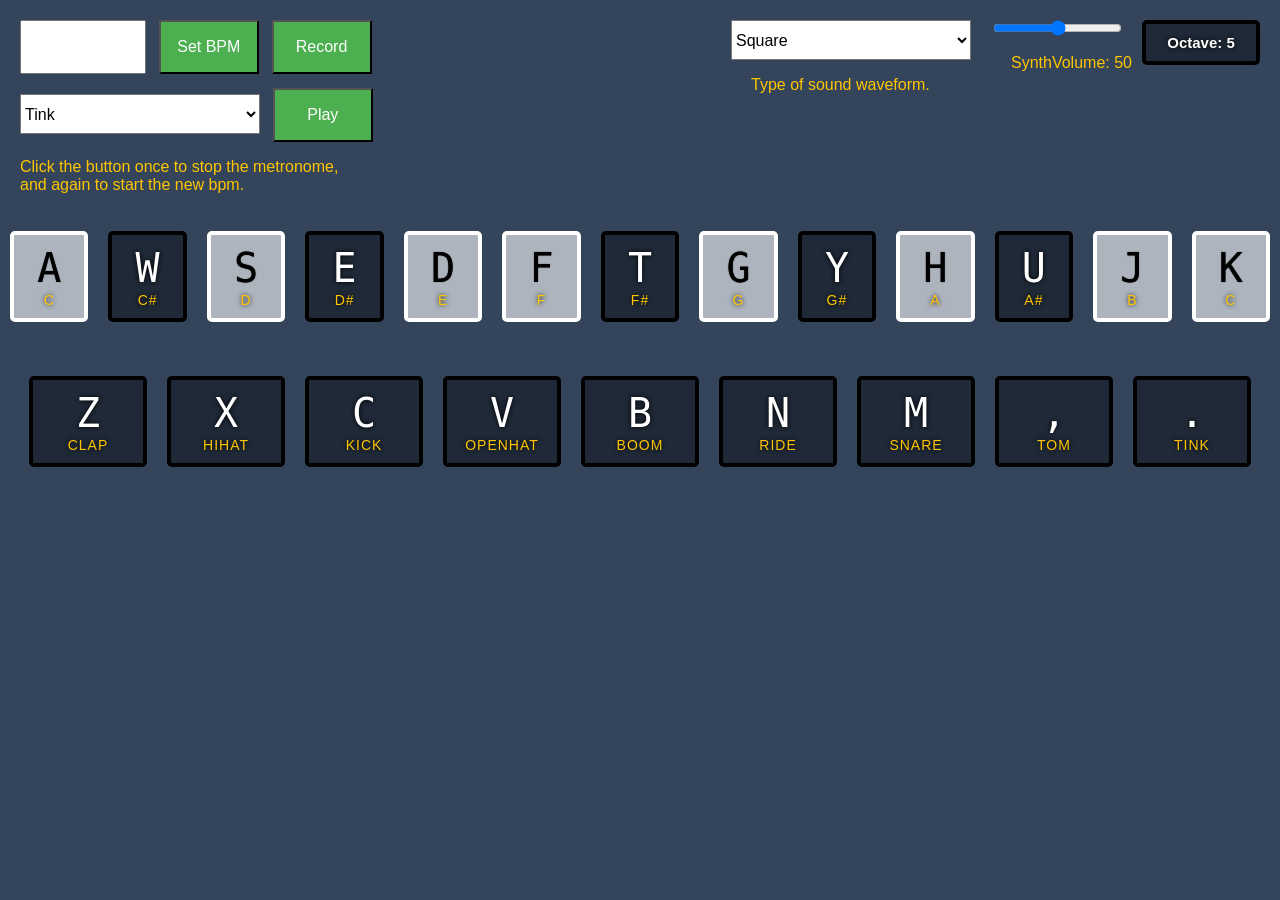
==== index.html @ 235714f4 "Add files via upload" ====
<!DOCTYPE html>
<html lang="en">
<head>
	<meta charset="UTF-8">
	<title>Music Maker</title>
	<link rel="stylesheet" href="style.css">
</head>
<body>

	<div class="synthstats">
		<h1 id="octavecount">Octave: 5</h1>

		<div class="slidecontainer">
	  		<input type="range" min="0" max="100" value="50" class="volSlider" id="volRange">
	  		<p id="voltext">SynthVolume: <span id="demo"></span></p>
		</div>

		<div class="wavetype">
			<select id="ddwave" class="dropdownwave" onchange="SelectedWave(this)">
				<option value="square">Square</option>
		    	<option value="sine">Sine</option>
		    	<option value="triangle">Triangle</option>
		    	<option value="sawtooth">Sawtooth</option>
		    </select>

			<p>Type of sound waveform.</p>
		</div>
	</div>

	<div class="metronome">
		<input type="number" id="inputbpm" class="inputclass">
		<input type="button" id="button" class="bpmbutton" value="Set BPM"/>
		<input type="button" id="recordbtn" class="recordbtn-class" value="Record"><br>
		<select id="ddmenu" class="dropdown" onchange="SelectedValue(this)">
			<option value="sounds/tink.wav">Tink</option>
	    	<option value="sounds/clap.wav">Clap</option>
	    	<option value="sounds/hihat.wav">Hihat</option>
	    	<option value="sounds/kick.wav">Kick</option>
	    	<option value="sounds/openhat.wav">Openhat</option>
	    	<option value="sounds/boom.wav">Boom</option>
	    	<option value="sounds/ride.wav">Ride</option>
	    	<option value="sounds/snare.wav">Snare</option>
	    	<option value="sounds/tom.wav">Tom</option>
	    </select>
		<input type="button" id="playbtn" class="playbtn-class" value="Play">

		<p>Click the button once to stop the metronome,<br>and again to start the new bpm.</p><br>
	</div>

	<div class="music">

	    <div class="synthkeys"> <!-- keycode.info -->

		    <div data-key="65" class="synthkey synth white">
	            <kbd onmousedown="fireKeyboardEvent('keydown', 65)" onmouseup="fireKeyboardEvent('keyup', 65)">A</kbd>
	            <span class="sound">C</span>
	        </div>
	        <div data-key="87" class="synthkey synth black">
	            <kbd>W</kbd>
	            <span class="sound">C#</span>
	        </div>
	        <div data-key="83" class="synthkey synth white">
	            <kbd>S</kbd>
	            <span class="sound">D</span>
	        </div>
	        <div data-key="69" class="synthkey synth black">
	            <kbd>E</kbd>
	            <span class="sound">D#</span>
	        </div>
	        <div data-key="68" class="synthkey synth white">
	            <kbd>D</kbd>
	            <span class="sound">E</span>
	        </div>
	        <div data-key="70" class="synthkey synth white">
	            <kbd>F</kbd>
	            <span class="sound">F</span>
	        </div>
	        <div data-key="84" class="synthkey synth black">
	            <kbd>T</kbd>
	            <span class="sound">F#</span>
	        </div>
	        <div data-key="71" class="synthkey synth white">
	            <kbd>G</kbd>
	            <span class="sound">G</span>
	        </div>
	        <div data-key="89" class="synthkey synth black">
	            <kbd>Y</kbd>
	            <span class="sound">G#</span>
	        </div>
	        <div data-key="72" class="synthkey synth white">
	            <kbd>H</kbd>
	            <span class="sound">A</span>
	        </div>
	        <div data-key="85" class="synthkey synth black">
	            <kbd>U</kbd>
	            <span class="sound">A#</span>
	        </div>
	        <div data-key="74" class="synthkey synth white">
	            <kbd>J</kbd>
	            <span class="sound">B</span>
	        </div>
	        <div data-key="75" class="synthkey synth white">
	            <kbd>K</kbd>
	            <span class="sound">C</span>
	        </div>

	    </div>

	    <div class="drums"> <!-- keycode.info -->

			<div data-key="90" class="drumkey">
				<kbd>Z</kbd>
				<span class="sound">clap</span>
			</div>
			<div data-key="88" class="drumkey">
				<kbd>X</kbd>
				<span class="sound">hihat</span>
			</div>
			<div data-key="67" class="drumkey">
				<kbd>C</kbd>
				<span class="sound">kick</span>
			</div>
			<div data-key="86" class="drumkey">
				<kbd>V</kbd>
				<span class="sound">openhat</span>
			</div>
			<div data-key="66" class="drumkey">
				<kbd>B</kbd>
				<span class="sound">boom</span>
			</div>
			<div data-key="78" class="drumkey">
				<kbd>N</kbd>
				<span class="sound">ride</span>
			</div>
			<div data-key="77" class="drumkey">
				<kbd>M</kbd>
				<span class="sound">snare</span>
			</div>
			<div data-key="188" class="drumkey">
				<kbd>,</kbd>
				<span class="sound">tom</span>
			</div>
			<div data-key="190" class="drumkey">
				<kbd>.</kbd>
				<span class="sound">tink</span>
			</div>
		</div>
	</div>

<audio data-key="90" src="sounds/clap.wav"></audio>
<audio data-key="88" src="sounds/hihat.wav"></audio>
<audio data-key="67" src="sounds/kick.wav"></audio>
<audio data-key="86" src="sounds/openhat.wav"></audio>
<audio data-key="66" src="sounds/boom.wav"></audio>
<audio data-key="78" src="sounds/ride.wav"></audio>
<audio data-key="77" src="sounds/snare.wav"></audio>
<audio data-key="188" src="sounds/tom.wav"></audio>
<audio data-key="190" src="sounds/tink.wav"></audio>

<script src="keyboard.js"></script>
<script src="drumkit.js"></script>
<script src="record.js"></script>
<script>
	
	function fireKeyboardEvent(event, keycode)
	{
		var keyboardEvent = document.createEventObject ?
			document.createEventObject() : document.createEvent("Events");

		if(keyboardEvent.initEvent) {
			keyboardEvent.initEvent(event, true, true);
		}

		keyboardEvent.keyCode = keycode;
		keyboardEvent.which = keycode;

		document.dispatchEvent ? document.dispatchEvent(keyboardEvent) 
		                   : document.fireEvent(event, keyboardEvent);
	}

</script>

</body>
</html>
---- style.css ----
html {
	font-size: 10px;
	/*background: url(http://i.imgur.com/b9r5sEL.jpg) top center;
	background-size: cover;*/
	background-color: #33445b;
}
body,html {
	margin: 0;
	padding: 0;
	font-family: sans-serif;
}
h1 {
	float: right;
	border: .4rem solid black;
	border-radius: .5rem;
	font-size: 1.5rem;
	padding: 1rem .5rem;
	width: 10rem;
	text-align: center;
	color: white;
	background: rgba(0,0,0,0.4);
	text-shadow: 0 0 .5rem black;
	margin-top: 20px;
	margin-right: 20px;
}

.slidecontainer {
	float: right;
}

.volSlider {
	margin-top: 20px;
	margin-right: 20px;
}

p {
	font-size: 16px;
	margin-left: 20px;
	color: #ffc600;
}

#voltext {
	text-align: left;
	margin-right: 
}

.music {
	display: box;
}

.synthkeys {
	display: flex;
	flex: 1;
	min-height: 10vh;
	align-items: center;
	justify-content: center;
}

.white {
	border: .4rem solid white;
	border-radius: .5rem;
	margin: 1rem;
	font-size: 1.5rem;
	padding: 1rem .5rem;
	transition: all .07s ease;
	width: 10rem;
	text-align: center;
	color: black;
	background: rgba(255,255,255,0.6);
	text-shadow: 0 0 .1rem black;
}

.black {
	border: .4rem solid black;
	border-radius: .5rem;
	margin: 1rem;
	font-size: 1.5rem;
	padding: 1rem .5rem;
	transition: all .07s ease;
	width: 10rem;
	text-align: center;
	color: white;
	background: rgba(0,0,0,0.4);
	text-shadow: 0 0 .5rem black;
}

.drums {
	display: flex;
	flex: 1;
	min-height: 20vh;
	align-items: center;
	justify-content: center;
}

.drumkey {
	border: .4rem solid black;
	border-radius: .5rem;
	margin: 1rem;
	font-size: 1.5rem;
	padding: 1rem .5rem;
	transition: all .07s ease;
	width: 10rem;
	text-align: center;
	color: white;
	background: rgba(0,0,0,0.4);
	text-shadow: 0 0 .5rem black;
}

.playing {
	transform: scale(1.1);
	border-color: #ffc600;
	background-color: rgba(0,0,0,0.6);
	box-shadow: 0 0 1rem #ffc600;
}

kbd {
	display: block;
	font-size: 4rem;
}

.sound {
	font-size: 14px;
	text-shadow: 0 0 0.5rem black;
	text-transform: uppercase;
	letter-spacing: .1rem;
	color: #ffc600;
}

.bpmbutton {
	background-color: #4CAF50;
    color: white;
    padding: 16px;
    font-size: 16px;
    cursor: pointer;
    margin-left: 10px;
    width: 100px;
}

.recordbtn-class {
	background-color: #4CAF50;
    color: white;
    padding: 16px;
    font-size: 16px;
    cursor: pointer;
    margin-left: 10px;
    width: 100px;
}

.playbtn-class {
	background-color: #4CAF50;
    color: white;
    padding: 16px;
    font-size: 16px;
    cursor: pointer;
    margin-left: 10px;
    width: 100px;
}

.inputclass {
    color: black;
    padding: 16px;
    font-size: 16px;
    margin-left:20px;
    margin-top: 20px;
    width: 90px;
}

.dropdown {
	background-color: white;
	height: 40px;
	overflow: hidden;
	font-size: 16px;
	width: 240px;
	margin-left: 20px;
	margin-top: 20px;
}

.wavetype {
	float: right;
}

.dropdownwave {
	background-color: white;
	height: 40px;
	overflow: hidden;
	font-size: 16px;
	width: 240px;
	margin-right: 20px;
	margin-top: 20px;
}
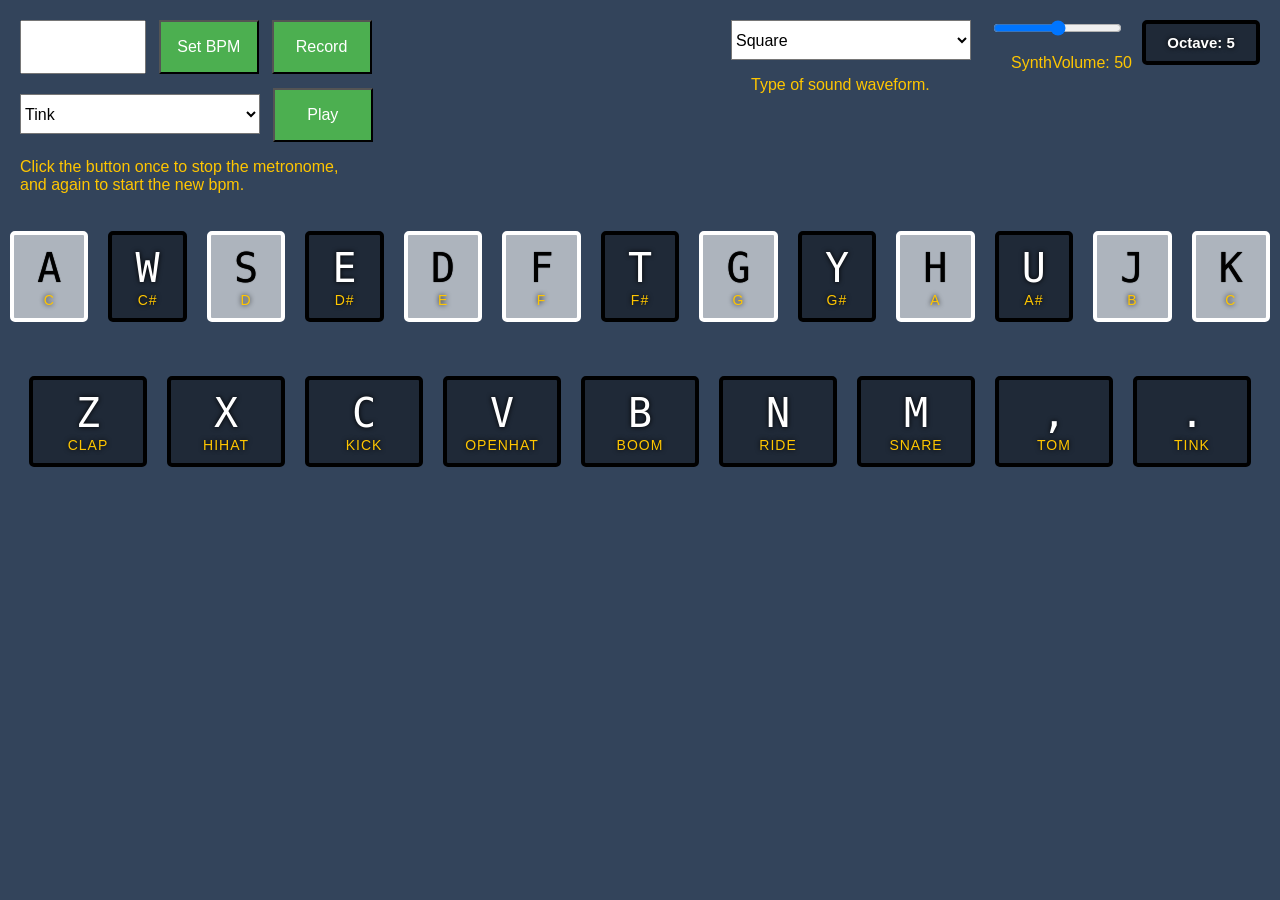
==== commit bab566e3: "Add files via upload" ====
--- a/index.html
+++ b/index.html
@@ -160,25 +160,6 @@
 <script src="keyboard.js"></script>
 <script src="drumkit.js"></script>
 <script src="record.js"></script>
-<script>
-	
-	function fireKeyboardEvent(event, keycode)
-	{
-		var keyboardEvent = document.createEventObject ?
-			document.createEventObject() : document.createEvent("Events");
-
-		if(keyboardEvent.initEvent) {
-			keyboardEvent.initEvent(event, true, true);
-		}
-
-		keyboardEvent.keyCode = keycode;
-		keyboardEvent.which = keycode;
-
-		document.dispatchEvent ? document.dispatchEvent(keyboardEvent) 
-		                   : document.fireEvent(event, keyboardEvent);
-	}
-
-</script>
 
 </body>
 </html>
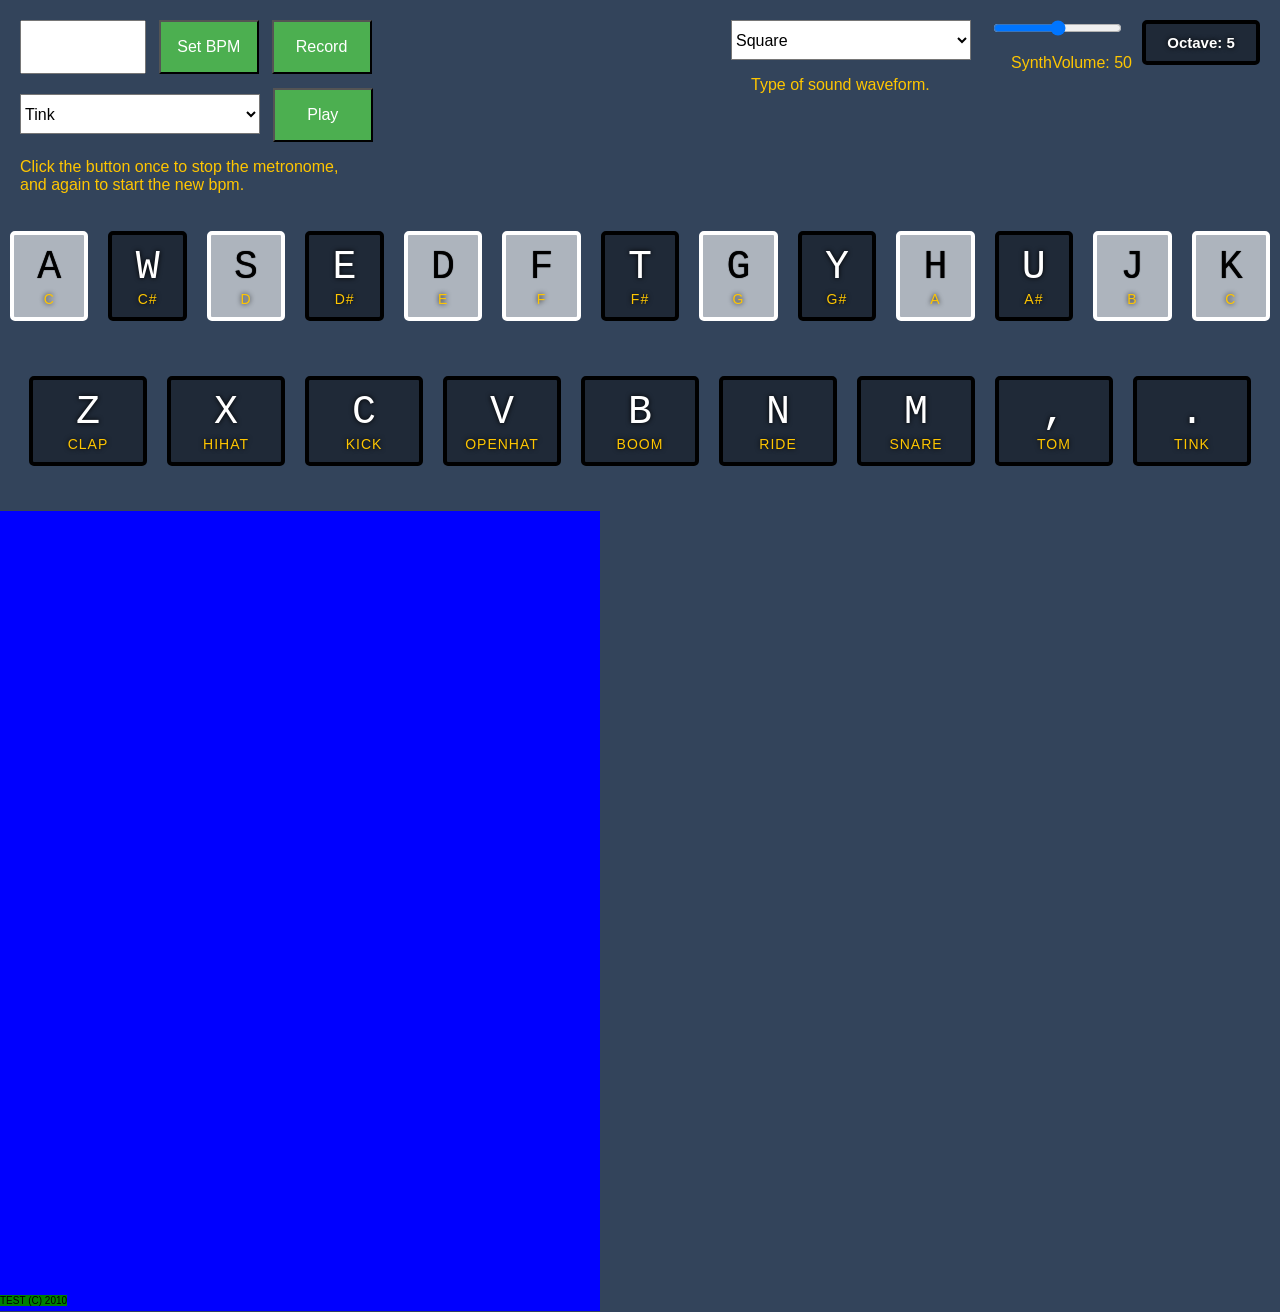
==== commit 246f9ed2: "Update index.html" ====
--- a/index.html
+++ b/index.html
@@ -146,6 +146,13 @@
 			</div>
 		</div>
 	</div>
+	
+	<div style="position: relative;background-color: blue; width: 600px; height: 800px;">    
+
+    		<div style="position: absolute; bottom: 5px; background-color: green">
+    			TEST (C) 2010
+    		</div>
+	</div>
 
 <audio data-key="90" src="sounds/clap.wav"></audio>
 <audio data-key="88" src="sounds/hihat.wav"></audio>
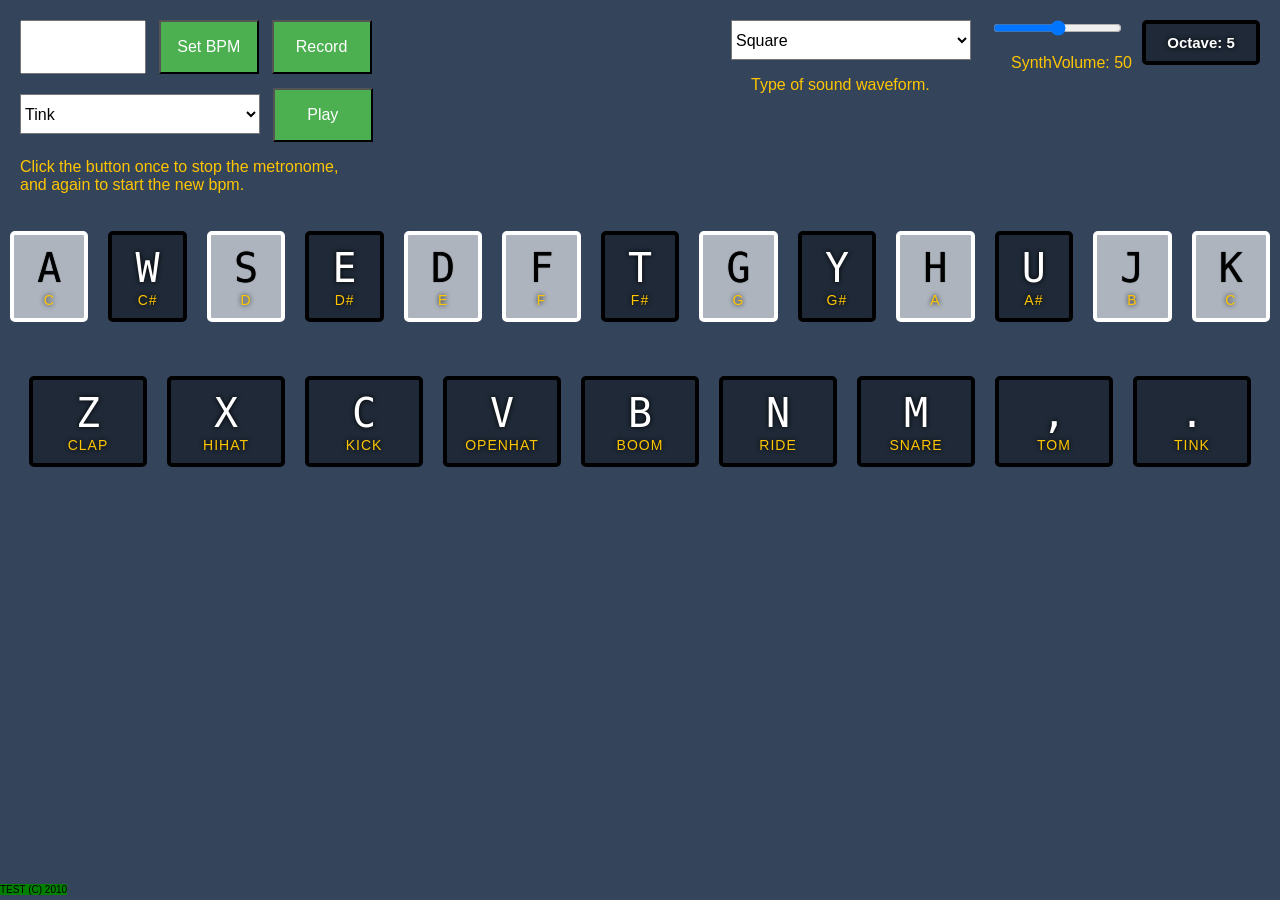
==== commit 99ebc58a: "Update index.html" ====
--- a/index.html
+++ b/index.html
@@ -147,12 +147,7 @@
 		</div>
 	</div>
 	
-	<div style="position: relative;background-color: blue; width: 600px; height: 800px;">    
-
-    		<div style="position: absolute; bottom: 5px; background-color: green">
-    			TEST (C) 2010
-    		</div>
-	</div>
+    	<div style="position: absolute; bottom: 5px; background-color: green">TEST (C) 2010</div>
 
 <audio data-key="90" src="sounds/clap.wav"></audio>
 <audio data-key="88" src="sounds/hihat.wav"></audio>
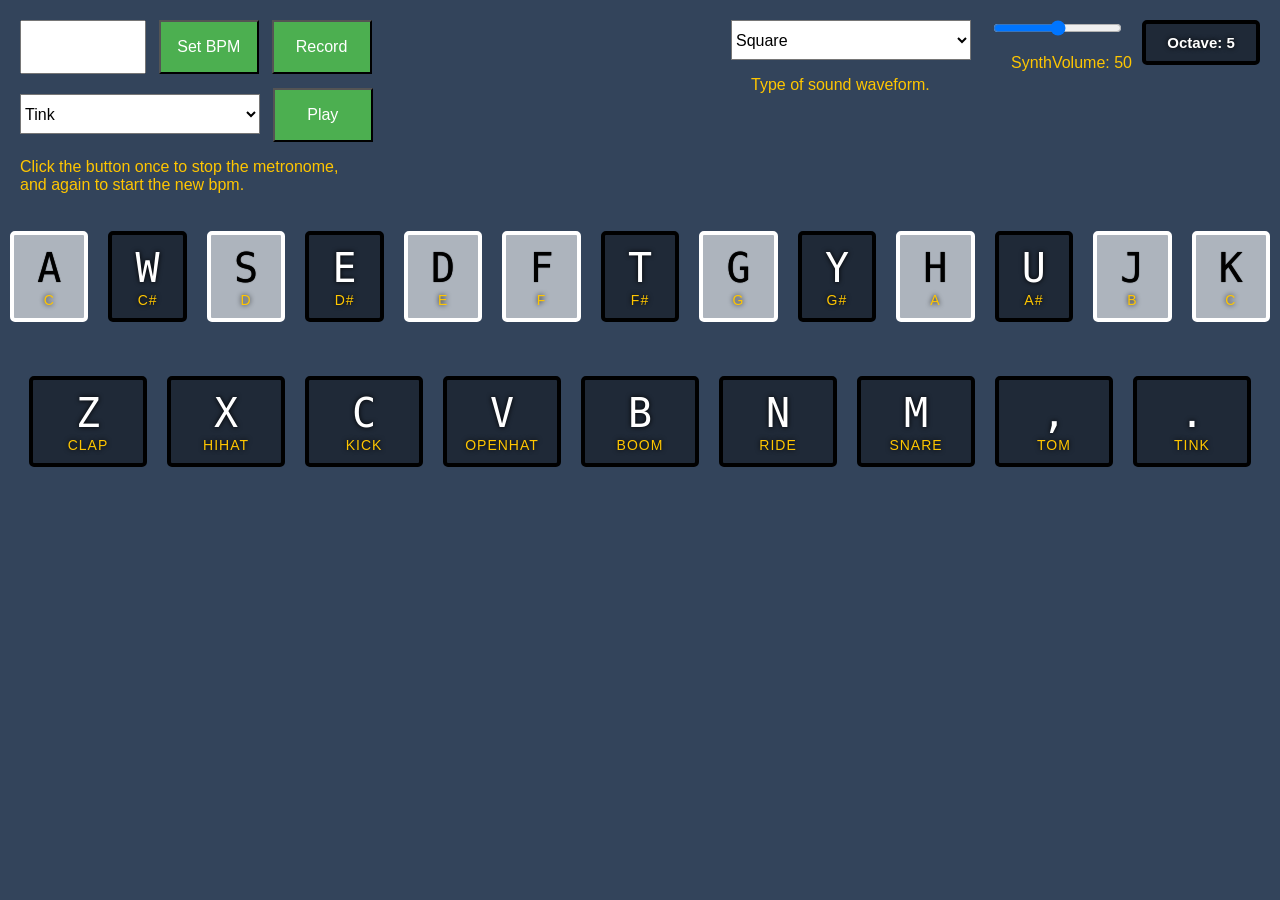
==== commit 45dce7d5: "Update index.html" ====
--- a/index.html
+++ b/index.html
@@ -147,8 +147,6 @@
 		</div>
 	</div>
 	
-    	<div style="position: absolute; bottom: 5px; background-color: green">TEST (C) 2010</div>
-
 <audio data-key="90" src="sounds/clap.wav"></audio>
 <audio data-key="88" src="sounds/hihat.wav"></audio>
 <audio data-key="67" src="sounds/kick.wav"></audio>
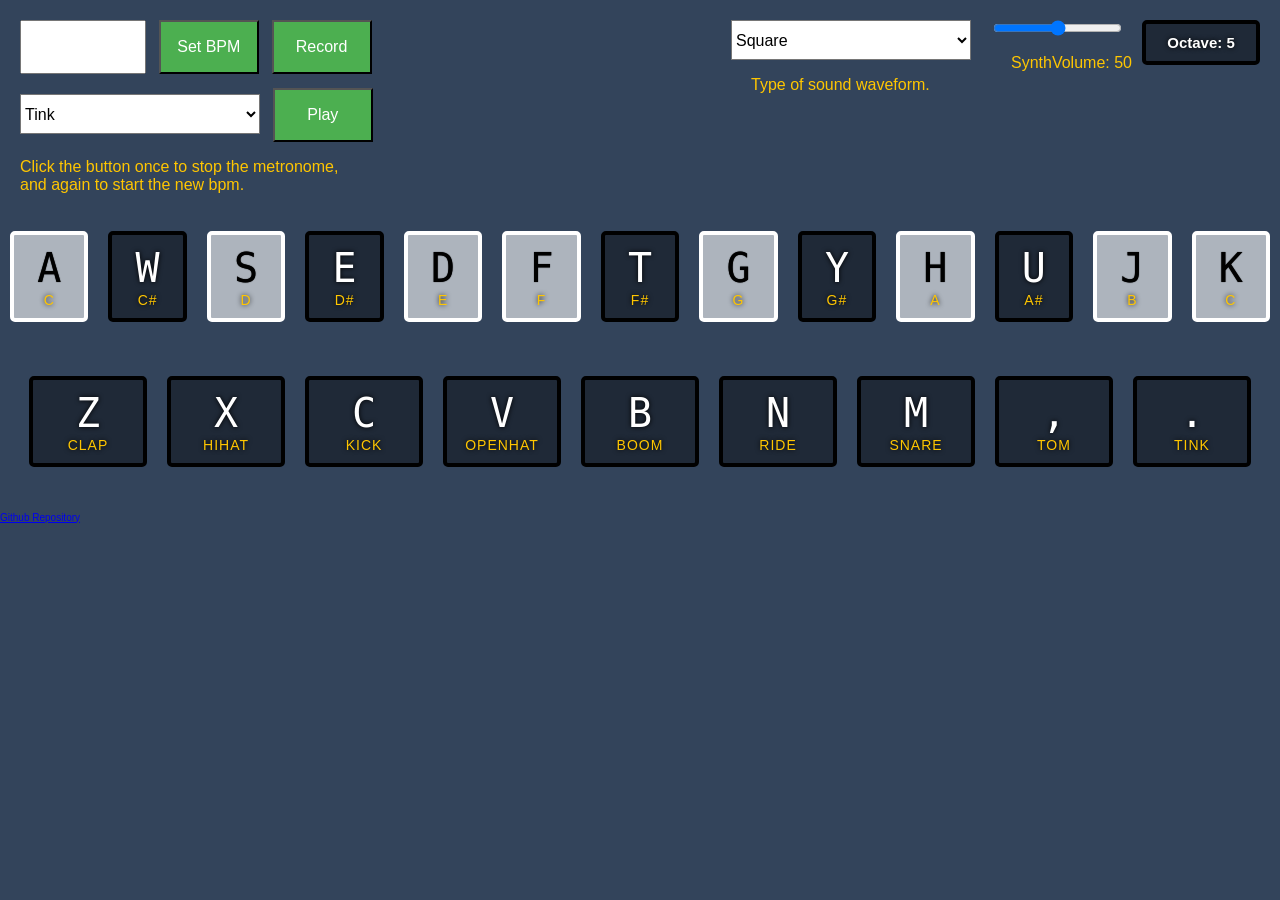
==== commit f61e0060: "Update index.html" ====
--- a/index.html
+++ b/index.html
@@ -147,19 +147,21 @@
 		</div>
 	</div>
 	
-<audio data-key="90" src="sounds/clap.wav"></audio>
-<audio data-key="88" src="sounds/hihat.wav"></audio>
-<audio data-key="67" src="sounds/kick.wav"></audio>
-<audio data-key="86" src="sounds/openhat.wav"></audio>
-<audio data-key="66" src="sounds/boom.wav"></audio>
-<audio data-key="78" src="sounds/ride.wav"></audio>
-<audio data-key="77" src="sounds/snare.wav"></audio>
-<audio data-key="188" src="sounds/tom.wav"></audio>
-<audio data-key="190" src="sounds/tink.wav"></audio>
+	<audio data-key="90" src="sounds/clap.wav"></audio>
+	<audio data-key="88" src="sounds/hihat.wav"></audio>
+	<audio data-key="67" src="sounds/kick.wav"></audio>
+	<audio data-key="86" src="sounds/openhat.wav"></audio>
+	<audio data-key="66" src="sounds/boom.wav"></audio>
+	<audio data-key="78" src="sounds/ride.wav"></audio>
+	<audio data-key="77" src="sounds/snare.wav"></audio>
+	<audio data-key="188" src="sounds/tom.wav"></audio>
+	<audio data-key="190" src="sounds/tink.wav"></audio>
 
-<script src="keyboard.js"></script>
-<script src="drumkit.js"></script>
-<script src="record.js"></script>
+	<script src="keyboard.js"></script>
+	<script src="drumkit.js"></script>
+	<script src="record.js"></script>
+
+	<a href="https://github.com/nwager/music-maker" style="margin:auto;">Github Repository</a>
 
 </body>
 </html>
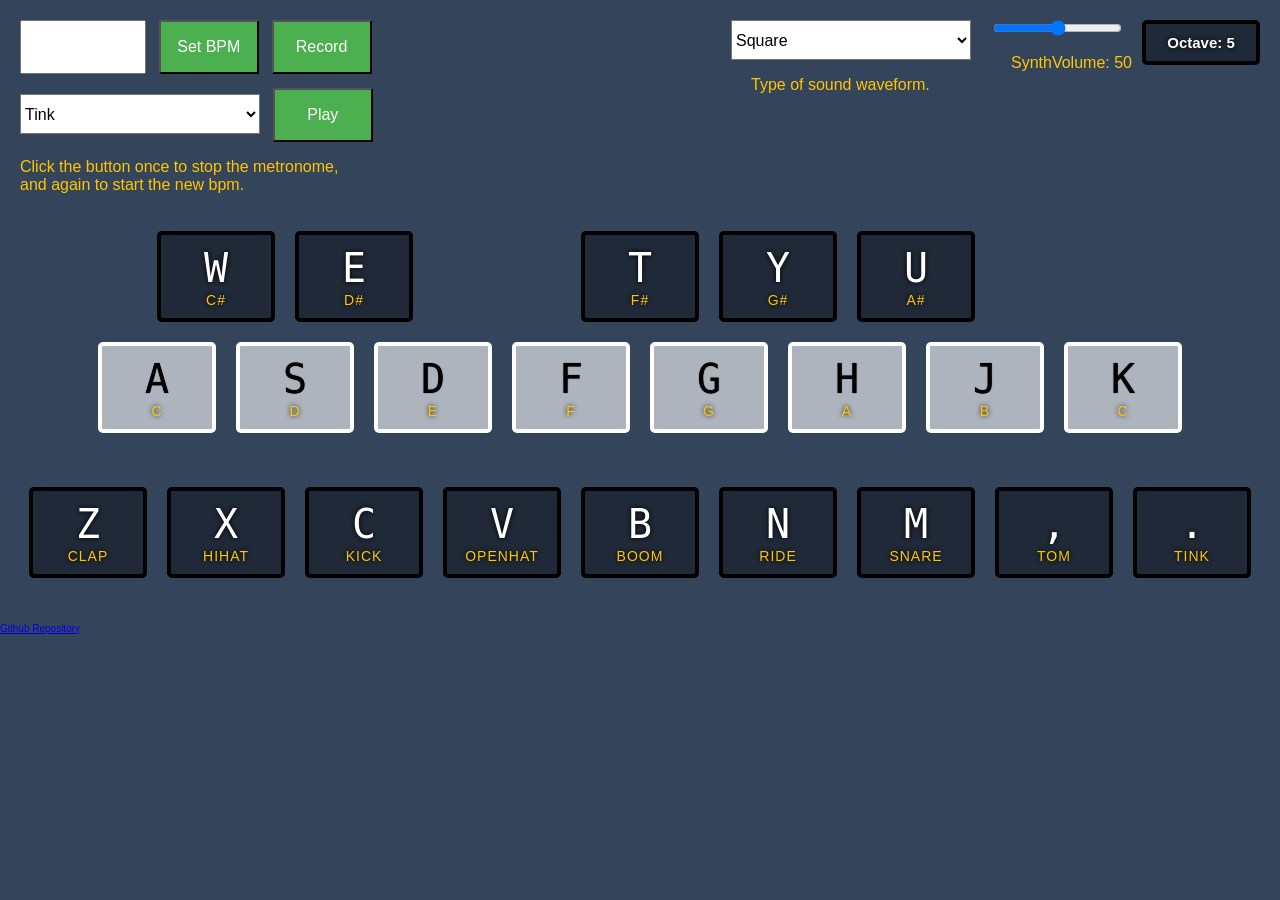
==== commit 6b370b10: "Add files via upload" ====
--- a/index.html
+++ b/index.html
@@ -49,24 +49,47 @@
 
 	<div class="music">
 
-	    <div class="synthkeys"> <!-- keycode.info -->
+		<div class="synthkeys blackkeys">
+			<div data-key="87" class="synthkey synth black">
+				<kbd>W</kbd>
+				<span class="sound">C#</span>
+			</div>
+			<div data-key="69" class="synthkey synth black">
+				<kbd>E</kbd>
+				<span class="sound">D#</span>
+			</div>
+			<div class="synthkey synth black pad">
+
+			</div>
+			<div data-key="84" class="synthkey synth black">
+				<kbd>T</kbd>
+				<span class="sound">F#</span>
+			</div>
+			<div data-key="89" class="synthkey synth black">
+				<kbd>Y</kbd>
+				<span class="sound">G#</span>
+			</div>
+			<div data-key="85" class="synthkey synth black">
+				<kbd>U</kbd>
+				<span class="sound">A#</span>
+			</div>
+			<div class="synthkey synth black pad">
+
+			</div>
+		</div>
+
+	    <div class="synthkeys whitekeys"> <!-- keycode.info -->
 
 		    <div data-key="65" class="synthkey synth white">
 	            <kbd onmousedown="fireKeyboardEvent('keydown', 65)" onmouseup="fireKeyboardEvent('keyup', 65)">A</kbd>
 	            <span class="sound">C</span>
 	        </div>
-	        <div data-key="87" class="synthkey synth black">
-	            <kbd>W</kbd>
-	            <span class="sound">C#</span>
-	        </div>
+	        <!--W-->
 	        <div data-key="83" class="synthkey synth white">
 	            <kbd>S</kbd>
 	            <span class="sound">D</span>
 	        </div>
-	        <div data-key="69" class="synthkey synth black">
-	            <kbd>E</kbd>
-	            <span class="sound">D#</span>
-	        </div>
+	        <!--E-->
 	        <div data-key="68" class="synthkey synth white">
 	            <kbd>D</kbd>
 	            <span class="sound">E</span>
@@ -75,26 +98,17 @@
 	            <kbd>F</kbd>
 	            <span class="sound">F</span>
 	        </div>
-	        <div data-key="84" class="synthkey synth black">
-	            <kbd>T</kbd>
-	            <span class="sound">F#</span>
-	        </div>
+	        <!--E-->
 	        <div data-key="71" class="synthkey synth white">
 	            <kbd>G</kbd>
 	            <span class="sound">G</span>
 	        </div>
-	        <div data-key="89" class="synthkey synth black">
-	            <kbd>Y</kbd>
-	            <span class="sound">G#</span>
-	        </div>
+	        <!--T-->
 	        <div data-key="72" class="synthkey synth white">
 	            <kbd>H</kbd>
 	            <span class="sound">A</span>
 	        </div>
-	        <div data-key="85" class="synthkey synth black">
-	            <kbd>U</kbd>
-	            <span class="sound">A#</span>
-	        </div>
+	        <!--Y-->
 	        <div data-key="74" class="synthkey synth white">
 	            <kbd>J</kbd>
 	            <span class="sound">B</span>
@@ -103,7 +117,7 @@
 	            <kbd>K</kbd>
 	            <span class="sound">C</span>
 	        </div>
-
+			<!--U-->
 	    </div>
 
 	    <div class="drums"> <!-- keycode.info -->
--- a/style.css
+++ b/style.css
@@ -41,7 +41,6 @@
 
 #voltext {
 	text-align: left;
-	margin-right: 
 }
 
 .music {
@@ -82,6 +81,12 @@
 	color: white;
 	background: rgba(0,0,0,0.4);
 	text-shadow: 0 0 .5rem black;
+}
+
+.pad {
+	padding: 0 1rem;
+	background: transparent;
+	border: .4rem solid transparent;
 }
 
 .drums {
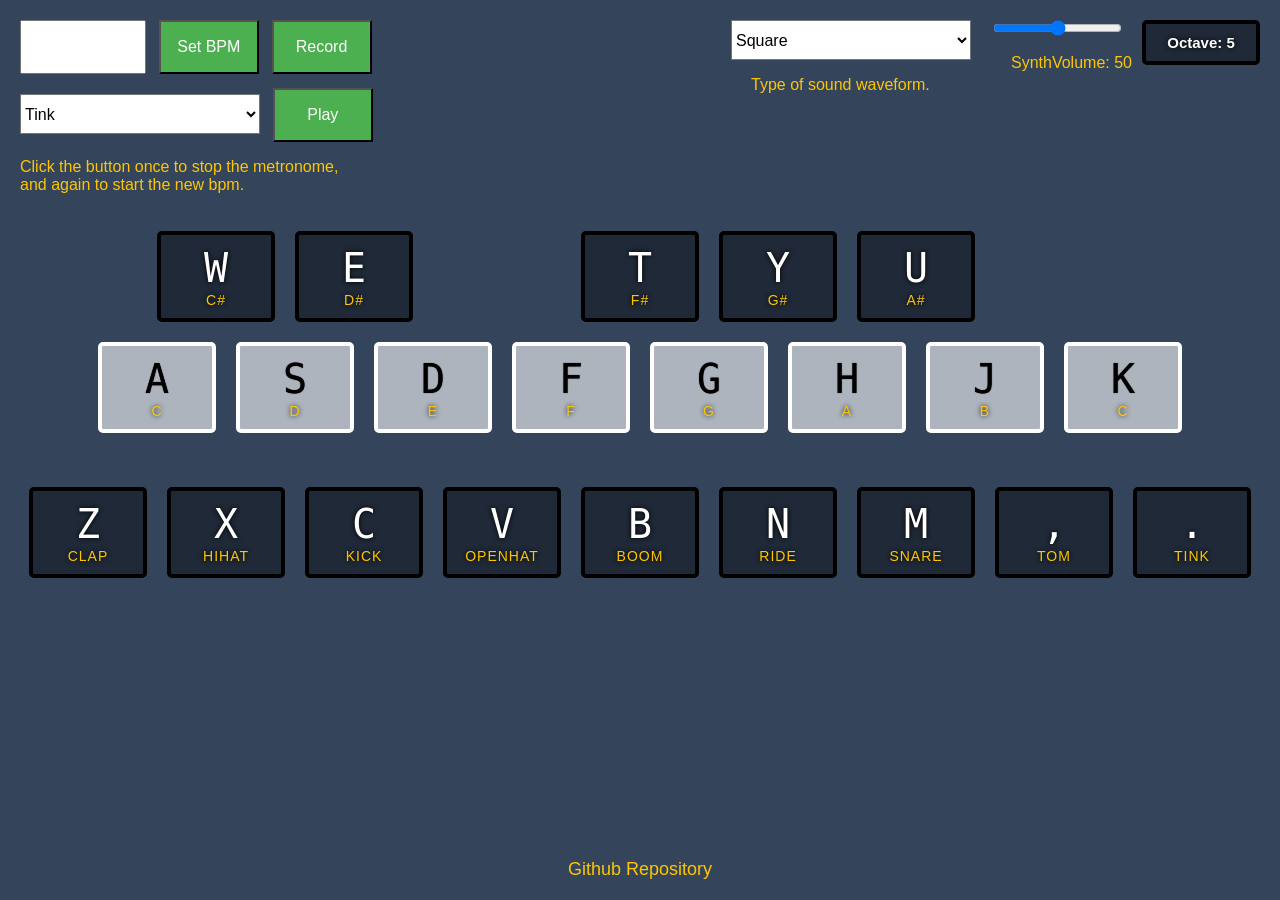
==== commit 926e2487: "Add files via upload" ====
--- a/index.html
+++ b/index.html
@@ -175,7 +175,9 @@
 	<script src="drumkit.js"></script>
 	<script src="record.js"></script>
 
-	<a href="https://github.com/nwager/music-maker" style="margin:auto;">Github Repository</a>
+	<div class="githubparent">
+		<a href="https://github.com/nwager/music-maker" class="github" target="_blank">Github Repository</a>
+	</div>
 
 </body>
 </html>
--- a/style.css
+++ b/style.css
@@ -193,3 +193,17 @@
 	margin-right: 20px;
 	margin-top: 20px;
 }
+
+.github {
+	text-decoration: none;
+	font-size: 1.8rem;
+	color: #ffc600;
+	text-align: center;
+}
+
+.githubparent {
+	position: absolute;
+	bottom: 2rem;
+	width: 100%;
+	text-align: center;
+}
